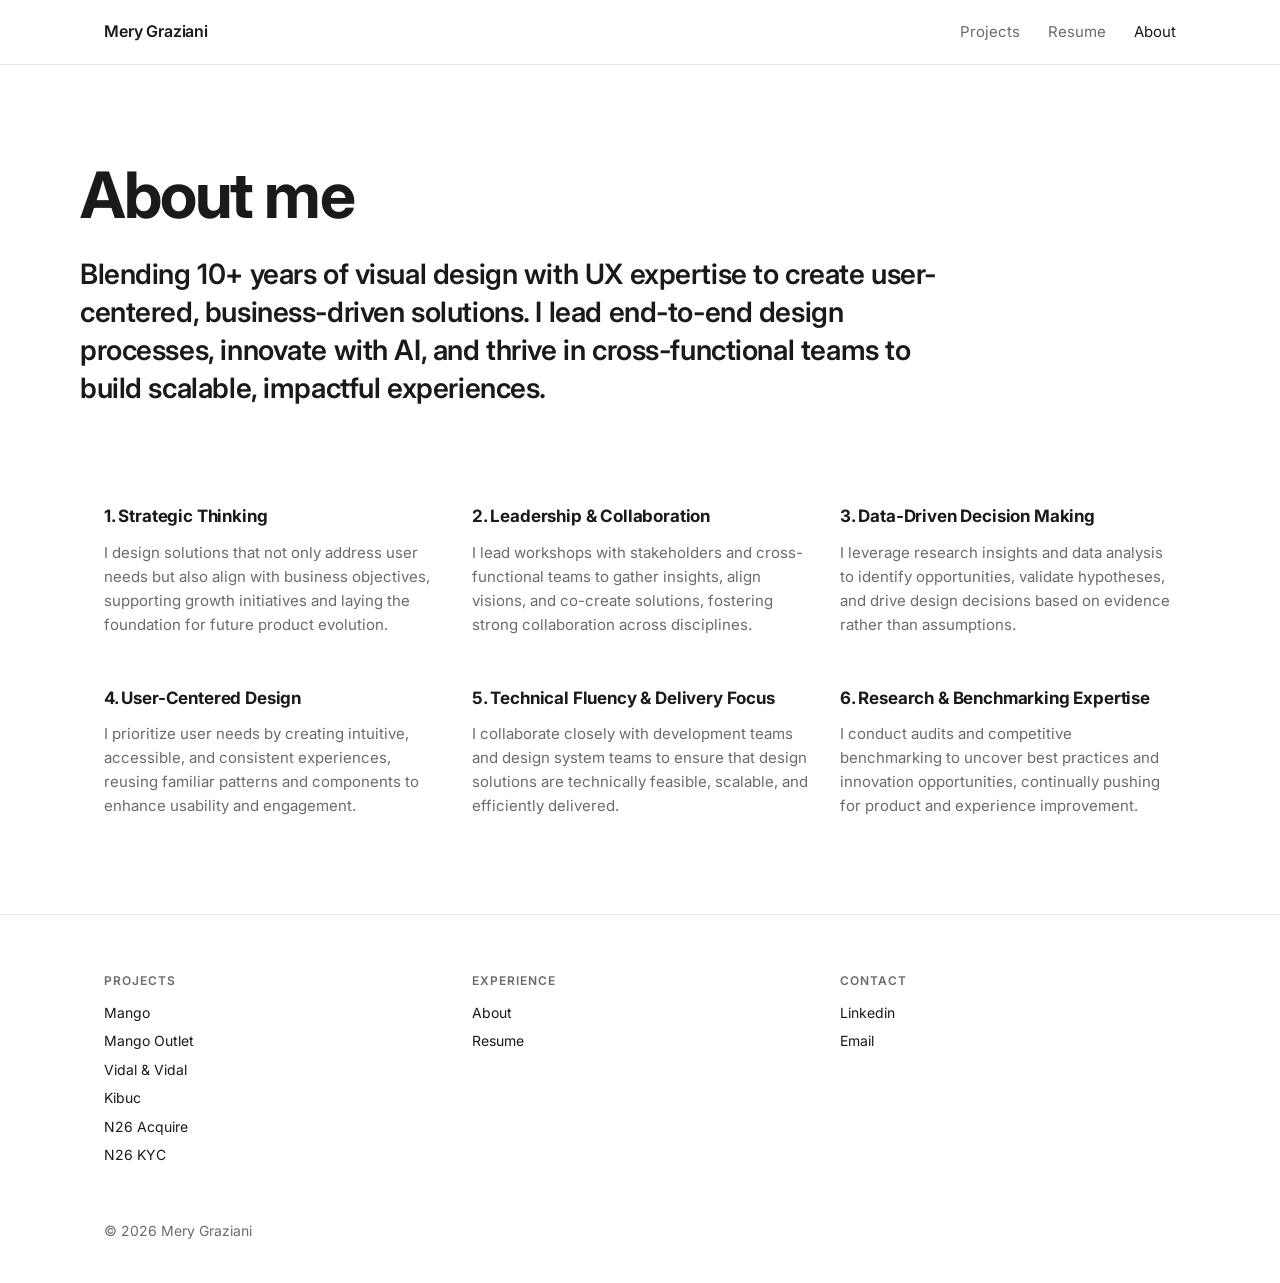
==== about/index.html @ f2dfc3ac "Add files via upload" ====
<!doctype html>
<html lang="en">
<head>
<meta charset="utf-8">
<meta name="viewport" content="width=device-width, initial-scale=1">
<title>About — Mery Graziani</title>
<meta name="description" content="About Mery Graziani">
<meta property="og:title" content="About — Mery Graziani">
<meta property="og:description" content="About Mery Graziani">
<meta property="og:type" content="website">
<link rel="preconnect" href="https://fonts.googleapis.com">
<link rel="preconnect" href="https://fonts.gstatic.com" crossorigin>
<link href="https://fonts.googleapis.com/css2?family=Inter:wght@400;500;600;700&display=swap" rel="stylesheet">
<link rel="stylesheet" href="../styles.css">
</head>
<body>
<header class="site-header"><div class="wrap">
  <a class="brand" href="../">Mery Graziani</a>
  <nav class="nav">
    <a href="../">Projects</a>
    <a href="https://drive.google.com/file/d/1acHskjJDS2ccZEZ6G4T8H_sam3_hk7ib/view?usp=sharing" target="_blank" rel="noopener">Resume</a>
    <a href="../about/" aria-current="page">About</a>
  </nav>
</div></header>
<main>
<section class="wrap about"><h1>About me</h1><p class="lead">Blending 10+ years of visual design with UX expertise to create user-centered, business-driven solutions. I lead end-to-end design processes, innovate with AI, and thrive in cross-functional teams to build scalable, impactful experiences.</p></section>
<section class="wrap"><div class="pillars"><div><h3>1. Strategic Thinking</h3><p>I design solutions that not only address user needs but also align with business objectives, supporting growth initiatives and laying the foundation for future product evolution.</p></div><div><h3>2. Leadership &amp; Collaboration</h3><p>I lead workshops with stakeholders and cross-functional teams to gather insights, align visions, and co-create solutions, fostering strong collaboration across disciplines.</p></div><div><h3>3. Data-Driven Decision Making</h3><p>I leverage research insights and data analysis to identify opportunities, validate hypotheses, and drive design decisions based on evidence rather than assumptions.</p></div><div><h3>4. User-Centered Design</h3><p>I prioritize user needs by creating intuitive, accessible, and consistent experiences, reusing familiar patterns and components to enhance usability and engagement.</p></div><div><h3>5. Technical Fluency &amp; Delivery Focus</h3><p>I collaborate closely with development teams and design system teams to ensure that design solutions are technically feasible, scalable, and efficiently delivered.</p></div><div><h3>6. Research &amp; Benchmarking Expertise</h3><p>I conduct audits and competitive benchmarking to uncover best practices and innovation opportunities, continually pushing for product and experience improvement.</p></div></div></section>
</main>
<footer class="site-footer"><div class="wrap">
  <div class="cols">
    <div><h4>Projects</h4><ul><li><a href="../mango-case-study/">Mango</a></li><li><a href="../mango-outlet-case-study/">Mango Outlet</a></li><li><a href="../vidal-case-study/">Vidal &amp; Vidal</a></li><li><a href="../kibuc-case-study/">Kibuc</a></li><li><a href="../n26-acquisition/">N26 Acquire</a></li><li><a href="../n26-case-study/">N26 KYC</a></li></ul></div>
    <div><h4>Experience</h4><ul>
      <li><a href="../about/">About</a></li>
      <li><a href="https://drive.google.com/file/d/1acHskjJDS2ccZEZ6G4T8H_sam3_hk7ib/view?usp=sharing" target="_blank" rel="noopener">Resume</a></li></ul></div>
    <div><h4>Contact</h4><ul>
      <li><a href="https://www.linkedin.com/in/mariagraziani/" target="_blank" rel="noopener">Linkedin</a></li>
      <li><a href="mailto:">Email</a></li></ul></div>
  </div>
  <p class="copy">© 2026 Mery Graziani</p>
</div></footer>
</body>
</html>
---- styles.css ----
:root {
  --bg: #ffffff;
  --text: #1a1a1a;
  --muted: #6b6b6b;
  --line: #e8e8e6;
  --card: #f5f5f3;
  --max: 1120px;
  --gutter: 24px;
}
@media (prefers-color-scheme: dark) {
  :root {
    --bg: #111111;
    --text: #f2f2f0;
    --muted: #9a9a96;
    --line: #2a2a28;
    --card: #1b1b1a;
  }
}
* { box-sizing: border-box; margin: 0; padding: 0; }
html { scroll-behavior: smooth; }
body {
  background: var(--bg);
  color: var(--text);
  font-family: "Inter", -apple-system, BlinkMacSystemFont, "Segoe UI", Roboto, sans-serif;
  line-height: 1.6;
  -webkit-font-smoothing: antialiased;
}
a { color: inherit; text-decoration: none; }
img { display: block; max-width: 100%; }
.wrap { max-width: var(--max); margin: 0 auto; padding: 0 var(--gutter); }

/* Header */
.site-header {
  position: sticky; top: 0; z-index: 10;
  background: color-mix(in srgb, var(--bg) 88%, transparent);
  backdrop-filter: blur(10px);
  border-bottom: 1px solid var(--line);
}
.site-header .wrap { display: flex; align-items: center; justify-content: space-between; height: 64px; }
.brand { font-weight: 600; letter-spacing: -0.01em; }
.nav { display: flex; gap: 28px; font-size: 15px; color: var(--muted); }
.nav a:hover, .nav a[aria-current="page"] { color: var(--text); }

/* Hero */
.hero { padding: 96px 0 56px; }
.hero h1 {
  font-size: clamp(28px, 4.4vw, 48px);
  line-height: 1.18;
  letter-spacing: -0.025em;
  font-weight: 700;
  max-width: 880px;
}
.section-label { font-size: 14px; font-weight: 600; color: var(--muted); margin: 24px 0 20px; }

/* Project grid */
.grid { display: grid; grid-template-columns: repeat(2, 1fr); gap: 40px 28px; padding-bottom: 96px; }
.card { display: block; }
.card .thumb {
  aspect-ratio: 4 / 3; overflow: hidden; border-radius: 12px; background: var(--card);
}
.card .thumb img { width: 100%; height: 100%; object-fit: cover; transition: transform .5s ease; }
.card:hover .thumb img { transform: scale(1.03); }
.card h3 { margin-top: 14px; font-size: 16px; font-weight: 600; letter-spacing: 0.01em; }

/* About */
.about { padding: 96px 0 24px; }
.about h1 { font-size: clamp(36px, 6vw, 64px); letter-spacing: -0.03em; line-height: 1.05; }
.about .lead {
  font-size: clamp(20px, 2.6vw, 28px); line-height: 1.35; font-weight: 600;
  letter-spacing: -0.015em; max-width: 860px; margin-top: 28px;
}
.pillars { display: grid; grid-template-columns: repeat(3, 1fr); gap: 48px 32px; padding: 72px 0 96px; }
.pillars h3 { font-size: 17px; margin-bottom: 10px; letter-spacing: -0.01em; }
.pillars p { color: var(--muted); font-size: 15px; }

/* Case study */
.case-head { padding: 80px 0 32px; }
.case-head h1 { font-size: clamp(30px, 5vw, 52px); line-height: 1.1; letter-spacing: -0.03em; max-width: 860px; }
.case-head .summary { margin-top: 20px; font-size: 19px; color: var(--muted); max-width: 760px; }
.meta { display: grid; grid-template-columns: repeat(4, 1fr); gap: 24px; padding: 28px 0; margin-top: 36px; border-top: 1px solid var(--line); border-bottom: 1px solid var(--line); }
.meta dt { font-size: 12px; text-transform: uppercase; letter-spacing: .08em; color: var(--muted); }
.meta dd { font-size: 16px; margin-top: 4px; font-weight: 500; }
.meta a { text-decoration: underline; text-underline-offset: 3px; }
.cover { margin: 40px 0 8px; border-radius: 14px; overflow: hidden; background: var(--card); }
.cover img { width: 100%; max-height: 560px; object-fit: cover; }
.phase { display: grid; grid-template-columns: 200px 1fr; gap: 32px; padding: 48px 0; border-bottom: 1px solid var(--line); }
.phase .num { font-size: 14px; color: var(--muted); font-variant-numeric: tabular-nums; }
.phase h2 { font-size: 28px; letter-spacing: -0.02em; margin-bottom: 12px; }
.phase p { max-width: 680px; font-size: 17px; }
.impact { padding: 56px 0 24px; }
.impact h2 { font-size: 28px; letter-spacing: -0.02em; margin-bottom: 12px; }
.impact ul { padding-left: 20px; max-width: 720px; }
.impact li, .impact p { font-size: 17px; margin-bottom: 8px; max-width: 720px; }
.stats { display: flex; gap: 48px; flex-wrap: wrap; margin-top: 32px; }
.stat b { display: block; font-size: clamp(32px, 5vw, 52px); letter-spacing: -0.03em; line-height: 1.1; }
.stat span { color: var(--muted); font-size: 15px; }
.pager { display: flex; justify-content: space-between; gap: 16px; padding: 56px 0 96px; font-size: 15px; }
.pager a { border-bottom: 1px solid var(--text); padding-bottom: 2px; }
.note { margin-top: 40px; padding: 20px 24px; border: 1px dashed var(--line); border-radius: 12px; color: var(--muted); }

/* Footer */
.site-footer { border-top: 1px solid var(--line); padding: 56px 0 40px; font-size: 14px; }
.site-footer .cols { display: grid; grid-template-columns: repeat(3, 1fr); gap: 32px; }
.site-footer h4 { font-size: 12px; text-transform: uppercase; letter-spacing: .08em; color: var(--muted); margin-bottom: 12px; font-weight: 600; }
.site-footer li { list-style: none; margin-bottom: 6px; }
.site-footer a:hover { text-decoration: underline; text-underline-offset: 3px; }
.copy { margin-top: 48px; color: var(--muted); }

@media (max-width: 860px) {
  .grid { grid-template-columns: 1fr; }
  .pillars { grid-template-columns: 1fr; gap: 36px; }
  .meta { grid-template-columns: repeat(2, 1fr); }
  .phase { grid-template-columns: 1fr; gap: 8px; }
  .site-footer .cols { grid-template-columns: 1fr; }
  .hero, .about { padding-top: 56px; }
}
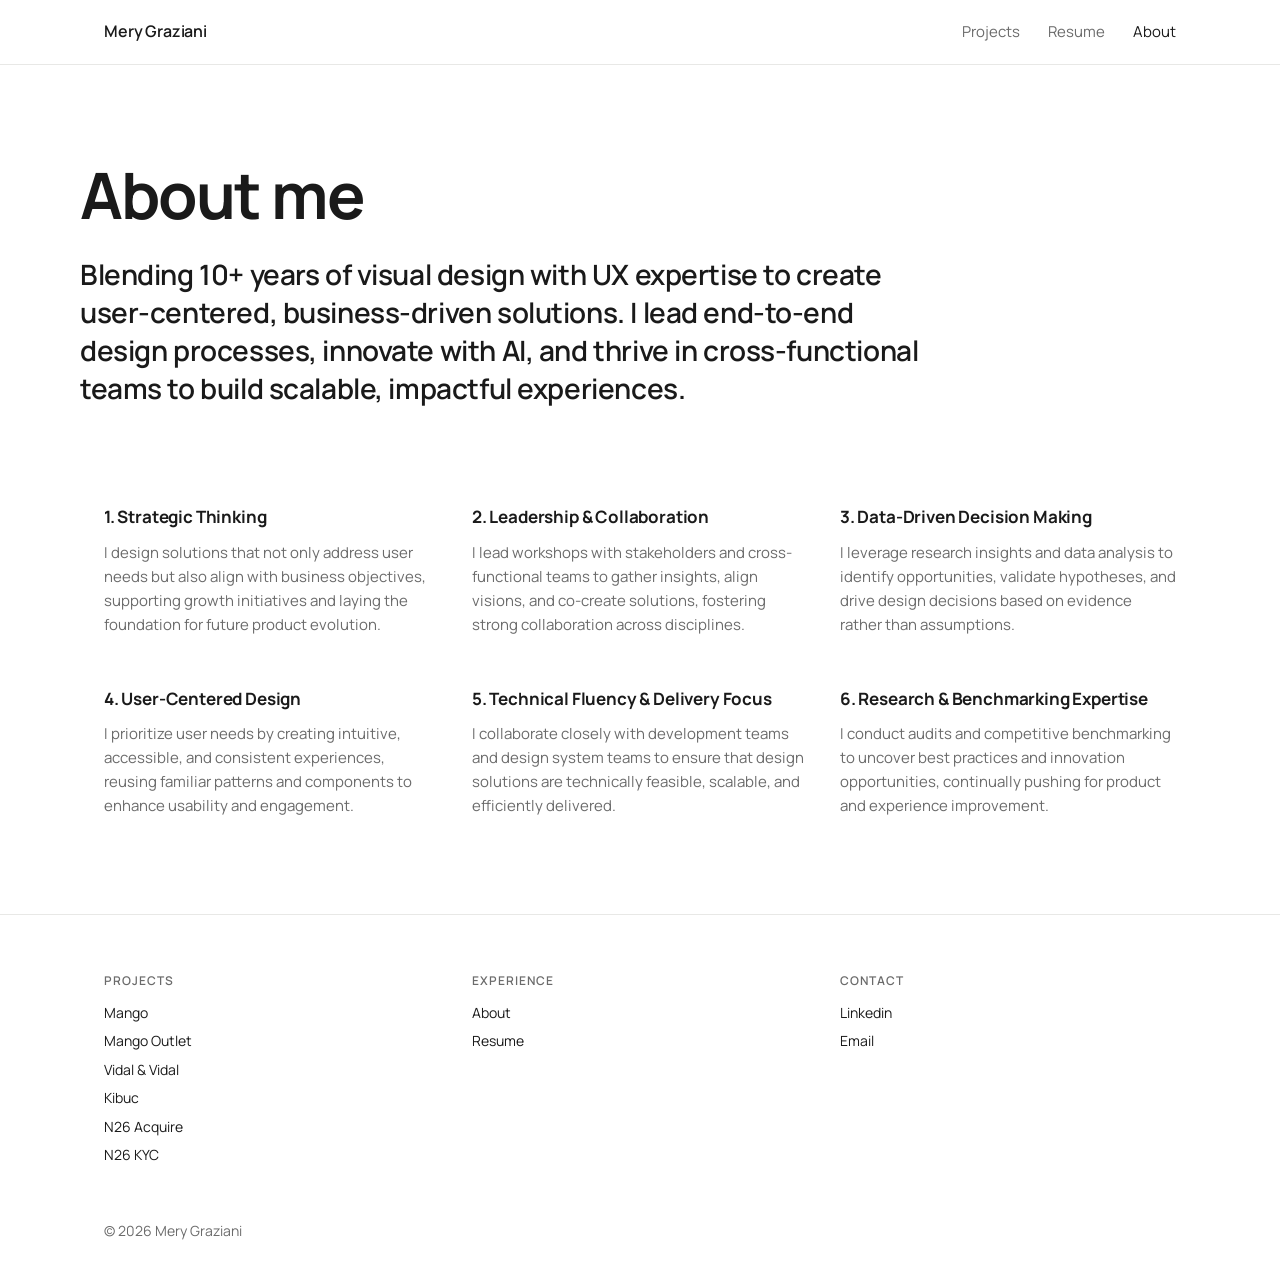
==== commit 8a00fce2: "Use Manrope as the site font Co-Authored-By: Claude Sonnet 5.5 <noreply@anthropic.com> Claude-Sessio" ====
--- a/about/index.html
+++ b/about/index.html
@@ -10,7 +10,7 @@
 <meta property="og:type" content="website">
 <link rel="preconnect" href="https://fonts.googleapis.com">
 <link rel="preconnect" href="https://fonts.gstatic.com" crossorigin>
-<link href="https://fonts.googleapis.com/css2?family=Inter:wght@400;500;600;700&display=swap" rel="stylesheet">
+<link href="https://fonts.googleapis.com/css2?family=Manrope:wght@400;500;600;700;800&display=swap" rel="stylesheet">
 <link rel="stylesheet" href="../styles.css">
 </head>
 <body>
@@ -34,7 +34,7 @@
       <li><a href="https://drive.google.com/file/d/1acHskjJDS2ccZEZ6G4T8H_sam3_hk7ib/view?usp=sharing" target="_blank" rel="noopener">Resume</a></li></ul></div>
     <div><h4>Contact</h4><ul>
       <li><a href="https://www.linkedin.com/in/mariagraziani/" target="_blank" rel="noopener">Linkedin</a></li>
-      <li><a href="mailto:">Email</a></li></ul></div>
+      <li><a href="mailto:megraziani@gmail.com">Email</a></li></ul></div>
   </div>
   <p class="copy">© 2026 Mery Graziani</p>
 </div></footer>
--- a/styles.css
+++ b/styles.css
@@ -21,7 +21,7 @@
 body {
   background: var(--bg);
   color: var(--text);
-  font-family: "Inter", -apple-system, BlinkMacSystemFont, "Segoe UI", Roboto, sans-serif;
+  font-family: "Manrope", -apple-system, BlinkMacSystemFont, "Segoe UI", Roboto, sans-serif;
   line-height: 1.6;
   -webkit-font-smoothing: antialiased;
 }
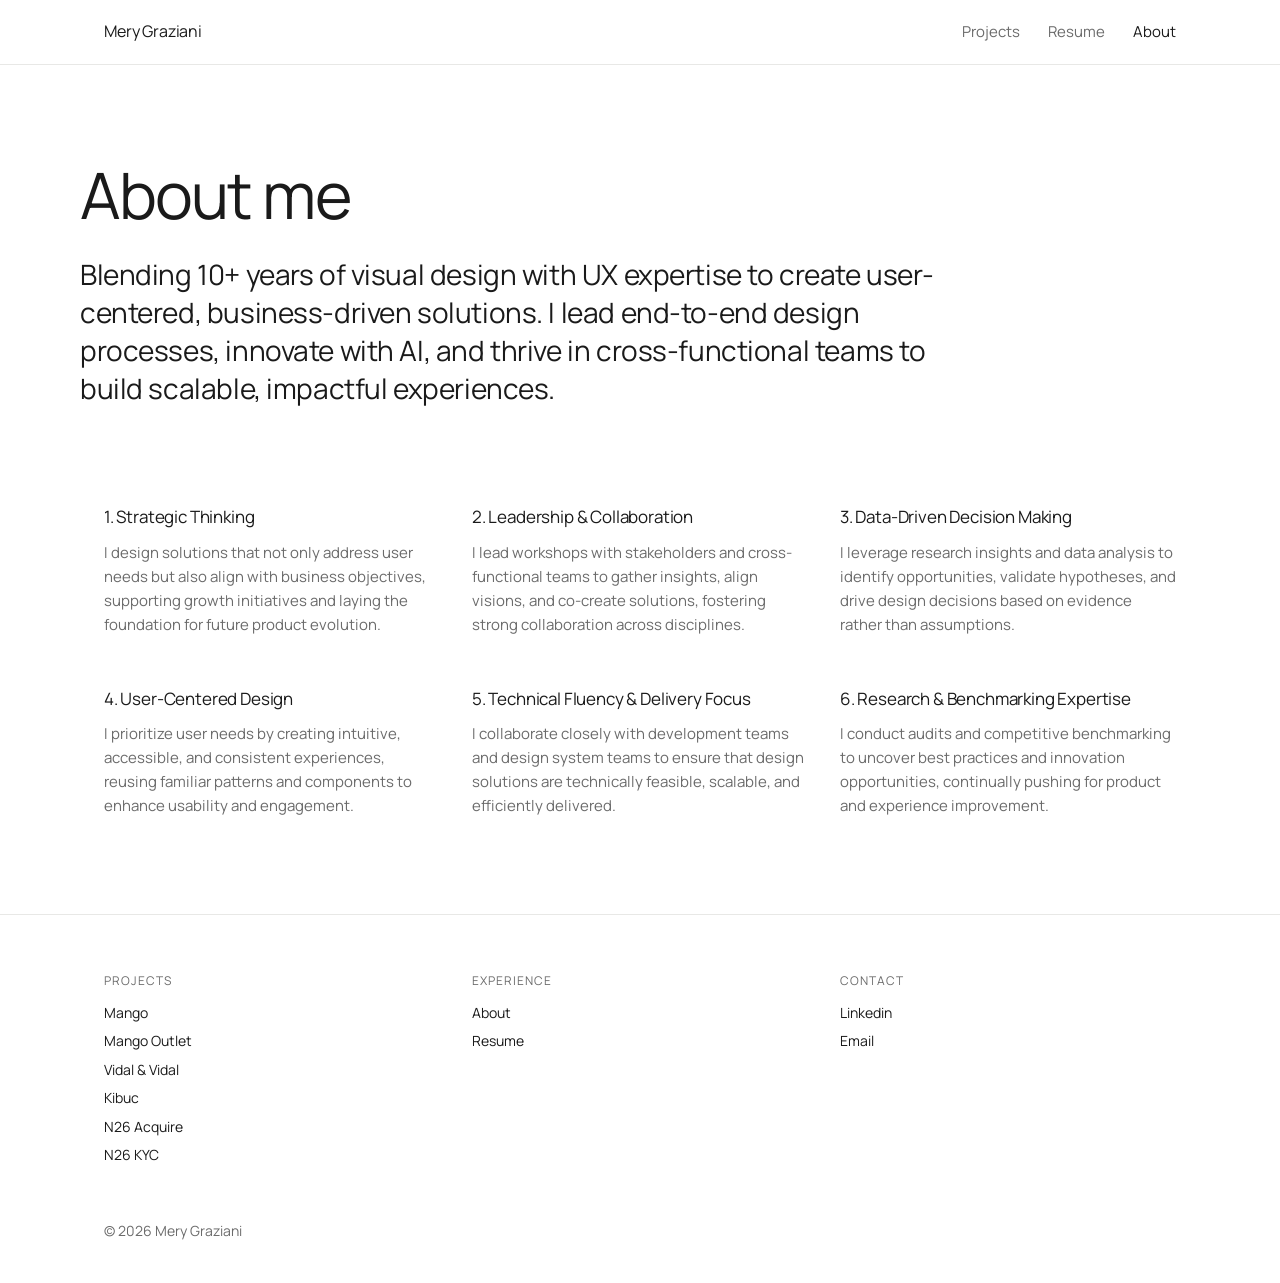
==== commit 3d94e07c: "Use font weight 400 everywhere Co-Authored-By: Claude Sonnet 5.5 <noreply@anthropic.com> Claude-Sess" ====
--- a/about/index.html
+++ b/about/index.html
@@ -10,7 +10,7 @@
 <meta property="og:type" content="website">
 <link rel="preconnect" href="https://fonts.googleapis.com">
 <link rel="preconnect" href="https://fonts.gstatic.com" crossorigin>
-<link href="https://fonts.googleapis.com/css2?family=Manrope:wght@400;500;600;700;800&display=swap" rel="stylesheet">
+<link href="https://fonts.googleapis.com/css2?family=Manrope:wght@400&display=swap" rel="stylesheet">
 <link rel="stylesheet" href="../styles.css">
 </head>
 <body>
--- a/styles.css
+++ b/styles.css
@@ -17,6 +17,7 @@
   }
 }
 * { box-sizing: border-box; margin: 0; padding: 0; }
+h1, h2, h3, h4, h5, h6, b, strong, dt, dd { font-weight: 400; }
 html { scroll-behavior: smooth; }
 body {
   background: var(--bg);
@@ -37,7 +38,7 @@
   border-bottom: 1px solid var(--line);
 }
 .site-header .wrap { display: flex; align-items: center; justify-content: space-between; height: 64px; }
-.brand { font-weight: 600; letter-spacing: -0.01em; }
+.brand { font-weight: 400; letter-spacing: -0.01em; }
 .nav { display: flex; gap: 28px; font-size: 15px; color: var(--muted); }
 .nav a:hover, .nav a[aria-current="page"] { color: var(--text); }
 
@@ -47,10 +48,10 @@
   font-size: clamp(28px, 4.4vw, 48px);
   line-height: 1.18;
   letter-spacing: -0.025em;
-  font-weight: 700;
+  font-weight: 400;
   max-width: 880px;
 }
-.section-label { font-size: 14px; font-weight: 600; color: var(--muted); margin: 24px 0 20px; }
+.section-label { font-size: 14px; font-weight: 400; color: var(--muted); margin: 24px 0 20px; }
 
 /* Project grid */
 .grid { display: grid; grid-template-columns: repeat(2, 1fr); gap: 40px 28px; padding-bottom: 96px; }
@@ -60,13 +61,13 @@
 }
 .card .thumb img { width: 100%; height: 100%; object-fit: cover; transition: transform .5s ease; }
 .card:hover .thumb img { transform: scale(1.03); }
-.card h3 { margin-top: 14px; font-size: 16px; font-weight: 600; letter-spacing: 0.01em; }
+.card h3 { margin-top: 14px; font-size: 16px; font-weight: 400; letter-spacing: 0.01em; }
 
 /* About */
 .about { padding: 96px 0 24px; }
 .about h1 { font-size: clamp(36px, 6vw, 64px); letter-spacing: -0.03em; line-height: 1.05; }
 .about .lead {
-  font-size: clamp(20px, 2.6vw, 28px); line-height: 1.35; font-weight: 600;
+  font-size: clamp(20px, 2.6vw, 28px); line-height: 1.35; font-weight: 400;
   letter-spacing: -0.015em; max-width: 860px; margin-top: 28px;
 }
 .pillars { display: grid; grid-template-columns: repeat(3, 1fr); gap: 48px 32px; padding: 72px 0 96px; }
@@ -79,7 +80,7 @@
 .case-head .summary { margin-top: 20px; font-size: 19px; color: var(--muted); max-width: 760px; }
 .meta { display: grid; grid-template-columns: repeat(4, 1fr); gap: 24px; padding: 28px 0; margin-top: 36px; border-top: 1px solid var(--line); border-bottom: 1px solid var(--line); }
 .meta dt { font-size: 12px; text-transform: uppercase; letter-spacing: .08em; color: var(--muted); }
-.meta dd { font-size: 16px; margin-top: 4px; font-weight: 500; }
+.meta dd { font-size: 16px; margin-top: 4px; font-weight: 400; }
 .meta a { text-decoration: underline; text-underline-offset: 3px; }
 .cover { margin: 40px 0 8px; border-radius: 14px; overflow: hidden; background: var(--card); }
 .cover img { width: 100%; max-height: 560px; object-fit: cover; }
@@ -101,7 +102,7 @@
 /* Footer */
 .site-footer { border-top: 1px solid var(--line); padding: 56px 0 40px; font-size: 14px; }
 .site-footer .cols { display: grid; grid-template-columns: repeat(3, 1fr); gap: 32px; }
-.site-footer h4 { font-size: 12px; text-transform: uppercase; letter-spacing: .08em; color: var(--muted); margin-bottom: 12px; font-weight: 600; }
+.site-footer h4 { font-size: 12px; text-transform: uppercase; letter-spacing: .08em; color: var(--muted); margin-bottom: 12px; font-weight: 400; }
 .site-footer li { list-style: none; margin-bottom: 6px; }
 .site-footer a:hover { text-decoration: underline; text-underline-offset: 3px; }
 .copy { margin-top: 48px; color: var(--muted); }
